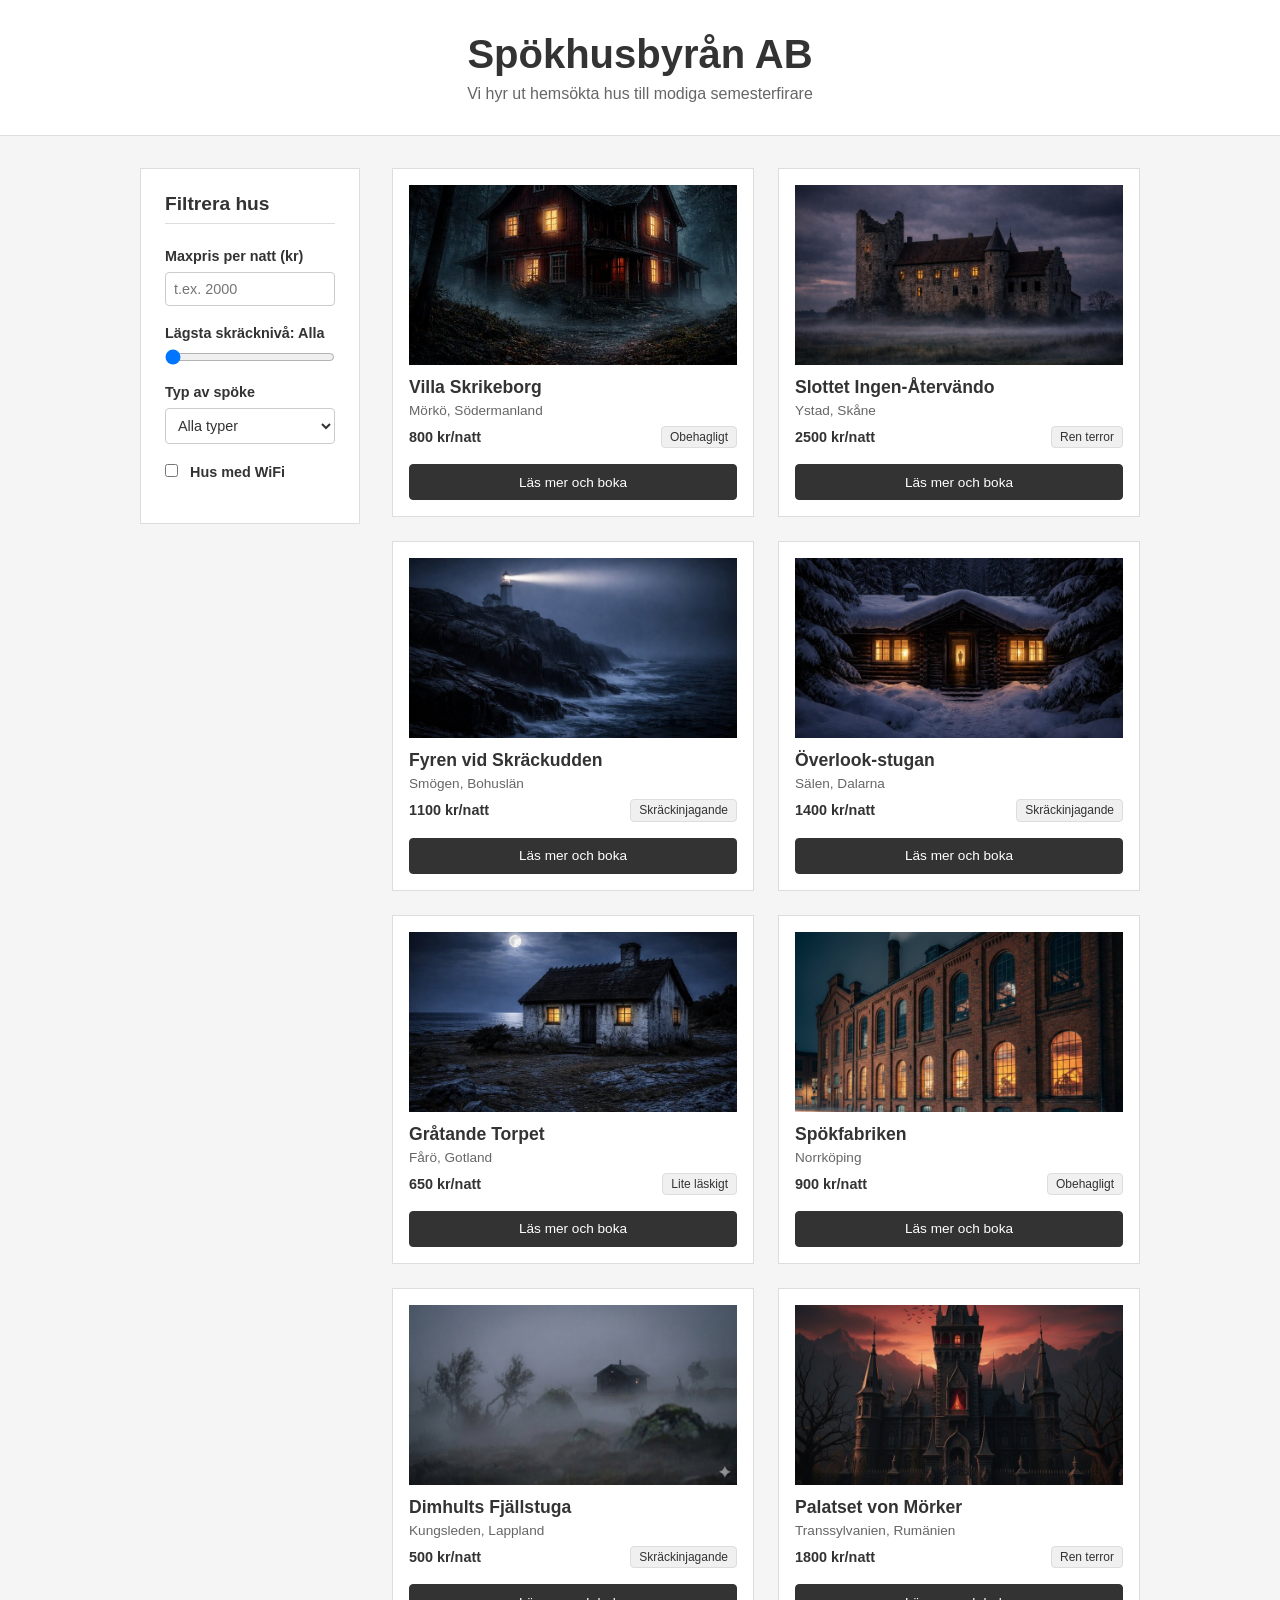
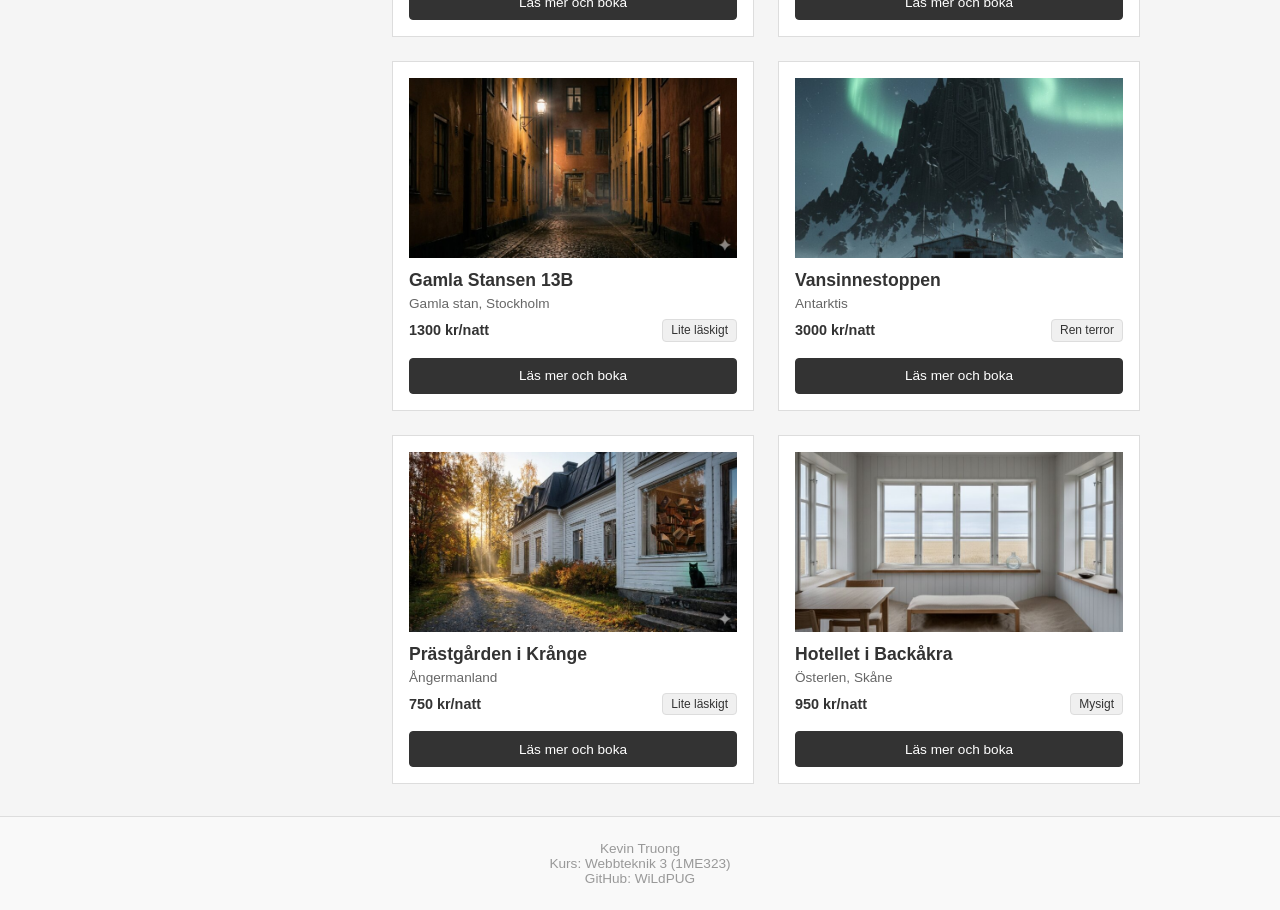
==== assignment4/index.html @ 5e245e6e "Pushing ghost" ====
<!DOCTYPE html>
<html lang="sv">
<head>
  <meta charset="UTF-8">
  <meta name="viewport" content="width=device-width, initial-scale=1.0">
  <title>Spökhusbyrån AB</title>
  <link rel="stylesheet" href="css/assignment4.css">
  <script type="module" src="js/index.js"></script>
</head>
<body data-page="index">
  <header>
    <h1>Spökhusbyrån AB</h1>
    <p class="tagline">Vi hyr ut hemsökta hus till modiga semesterfirare</p>
  </header>

  <main>
    <div id="error-message" class="error hidden"></div>

    <aside id="filters">
      <h2>Filtrera hus</h2>

      <div class="filter-item">
        <label for="max-price">Maxpris per natt (kr)</label>
        <input type="number" id="max-price" placeholder="t.ex. 2000" min="0">
      </div>

      <div class="filter-item">
        <label for="scare-level">Lägsta skräcknivå: <span id="scare-label">Alla</span></label>
        <input type="range" id="scare-level" min="0" max="5" value="0">
      </div>

      <div class="filter-item">
        <label for="ghost-type">Typ av spöke</label>
        <select id="ghost-type">
          <option value="">Alla typer</option>
        </select>
      </div>

      <div class="filter-item">
        <label>
          <input type="checkbox" id="wifi-only">
          Hus med WiFi
        </label>
      </div>
    </aside>

    <section id="houses"></section>
  </main>

  <footer>
    <p>Kevin Truong</p>
    <p>Kurs: Webbteknik 3 (1ME323)</p>
    <p>GitHub: WiLdPUG</p>
  </footer>
</body>
</html>
---- assignment4/css/assignment4.css ----
* {
  box-sizing: border-box;
  margin: 0;
  padding: 0;
}

body {
  font-family: Arial, sans-serif;
  background-color: #f5f5f5;
  color: #333;
  min-height: 100vh;
  display: flex;
  flex-direction: column;
}


header {
  text-align: center;
  padding: 2rem;
  border-bottom: 1px solid #ddd;
  background: #fff;
}

header h1 {
  font-size: 2.5rem;
  color: #333;
  margin-bottom: 0.5rem;
}

header .tagline {
  color: #666;
  font-size: 1rem;
  margin-top: 0.5rem;
}


main {
  display: flex;
  gap: 2rem;
  width: 90%;
  max-width: 1000px;
  margin: 2rem auto;
  flex: 1;
}


#filters {
  width: 220px;
  background: #fff;
  border: 1px solid #ddd;
  padding: 1.5rem;
  height: fit-content;
}

#filters h2 {
  color: #333;
  font-size: 1.2rem;
  margin-bottom: 1.5rem;
  border-bottom: 1px solid #ddd;
  padding-bottom: 0.5rem;
}

.filter-item {
  margin-bottom: 1.2rem;
  display: flex;
  flex-direction: column;
  gap: 0.5rem;
}

.filter-item label {
  color: #333;
  font-size: 0.9rem;
  font-weight: bold;
}

.filter-item input,
.filter-item select {
  background: #fff;
  border: 1px solid #ccc;
  border-radius: 4px;
  color: #333;
  padding: 0.5rem;
  font-size: 0.9rem;
  width: 100%;
}

.filter-item input[type="range"] {
  padding: 0;
  border: none;
}

.filter-item input[type="checkbox"] {
  width: auto;
  margin-right: 0.5rem;
}

#scare-label {
  color: #333;
  font-weight: bold;
}

/* HOUSES GRID */
#houses {
  flex: 1;
  display: grid;
  grid-template-columns: repeat(auto-fill, minmax(260px, 1fr));
  gap: 1.5rem;
}

/* CARD */
.card {
  background: #fff;
  border: 1px solid #ddd;
  padding: 1rem;
}

.card img {
  width: 100%;
  height: 180px;
  object-fit: cover;
  margin-bottom: 0.5rem;
}

.card h3 {
  color: #333;
  font-size: 1.1rem;
  margin-bottom: 0.3rem;
}

.location {
  color: #666;
  font-size: 0.85rem;
  margin-bottom: 0.5rem;
}

.card-info {
  display: flex;
  justify-content: space-between;
  align-items: center;
  margin-bottom: 1rem;
  gap: 0.5rem;
}

.price {
  font-size: 0.9rem;
}

.badge {
  font-size: 0.9rem;
}

.price {
  color: #333;
  font-weight: bold;
}

.badge {
  background: #f0f0f0;
  color: #333;
  border: 1px solid #ddd;
  border-radius: 4px;
  padding: 0.2rem 0.5rem;
  font-size: 0.75rem;
}

/* BUTTONS */
.btn {
  display: inline-block;
  background: #333;
  color: #fff;
  border: 1px solid #333;
  border-radius: 4px;
  padding: 0.6rem 1rem;
  font-size: 0.85rem;
  cursor: pointer;
  text-decoration: none;
  width: 100%;
  text-align: center;
}

.btn:hover {
  background: #555;
  border-color: #555;
}

/* NO RESULTS */
#no-results {
  color: #999;
  text-align: center;
  padding: 2rem;
  grid-column: 1 / -1;
}

/* BACK LINK */
.back-link {
  display: inline-block;
  color: #333;
  text-decoration: underline;
  margin-bottom: 1.5rem;
  font-size: 0.9rem;
}

.back-link:hover {
  color: #666;
}

/* DETAIL PAGE */
#detail {
  display: flex;
  gap: 2rem;
  margin-bottom: 2rem;
  background: #fff;
  border: 1px solid #ddd;
  border-radius: 4px;
  overflow: hidden;
}

#detail img {
  width: 350px;
  min-width: 350px;
  object-fit: cover;
}

.info {
  padding: 1.5rem;
  flex: 1;
}

.info h2 {
  color: #333;
  font-size: 1.8rem;
  margin-bottom: 0.5rem;
}

.info .location {
  margin-bottom: 1rem;
}

.info p {
  color: #666;
  line-height: 1.6;
  margin-bottom: 1rem;
}

.cardText {
  display: flex;
  flex-direction: column;
  gap: 0.5rem;
  margin-top: 1rem;
}

.cardText span {
  color: #333;
  font-size: 0.9rem;
}

.cardText strong {
  color: #333;
}

/* MAP */
#map-box {
  background: #fff;
  border: 1px solid #ddd;
  border-radius: 4px;
  padding: 1.5rem;
  margin-bottom: 2rem;
}

#map-box h2 {
  color: #333;
  font-size: 1.3rem;
  margin-bottom: 1rem;
}

#map {
  height: 350px;
  border-radius: 4px;
  border: 1px solid #ddd;
}

#address {
  margin-top: 0.75rem;
  color: #666;
  font-size: 0.85rem;
}

#booking {
  background: #fff;
  border: 1px solid #ddd;
  border-radius: 4px;
  padding: 1.5rem;
  margin-bottom: 2rem;
}

#booking h2 {
  color: #333;
  font-size: 1.3rem;
  margin-bottom: 1.5rem;
  border-bottom: 1px solid #ddd;
  padding-bottom: 0.5rem;
}

.field {
  display: flex;
  flex-direction: column;
  gap: 0.5rem;
  margin-bottom: 1rem;
}

.field label {
  color: #333;
  font-size: 0.9rem;
  font-weight: bold;
}

.field input {
  background: #fff;
  border: 1px solid #ccc;
  border-radius: 4px;
  color: #333;
  padding: 0.6rem;
  font-size: 0.9rem;
  width: 100%;
}

.addon {
  display: flex;
  align-items: center;
  color: #333;
  font-size: 0.9rem;
  margin-bottom: 0.5rem;
}

.addon input[type="checkbox"] {
  margin-right: 0.5rem;
}

#total {
  background: #f0f0f0;
  border: 1px solid #ddd;
  border-radius: 4px;
  padding: 1rem;
  margin-bottom: 1.2rem;
  font-size: 1rem;
  color: #333;
}

#total span {
  color: #333;
  font-weight: bold;
  font-size: 1.2rem;
}


.error {
  background: #ffe6e6;
  border: 1px solid #cc0000;
  border-radius: 4px;
  color: #cc0000;
  padding: 0.8rem 1rem;
  margin-bottom: 1rem;
  font-size: 0.9rem;
}

.hidden {
  display: none;
}


#confirmation {
  background: #e8f5e9;
  border: 1px solid #4caf50;
  border-radius: 4px;
  padding: 1.5rem;
  margin-top: 1.5rem;
  color: #2e7d32;
}

#confirmation h3 {
  color: #2e7d32;
  font-size: 1.3rem;
  margin-bottom: 1rem;
}


footer {
  text-align: center;
  padding: 1.5rem;
  border-top: 1px solid #ddd;
  color: #999;
  font-size: 0.85rem;
  background: #f9f9f9;
}


body[data-page="house"] main {
  flex-direction: column;
}
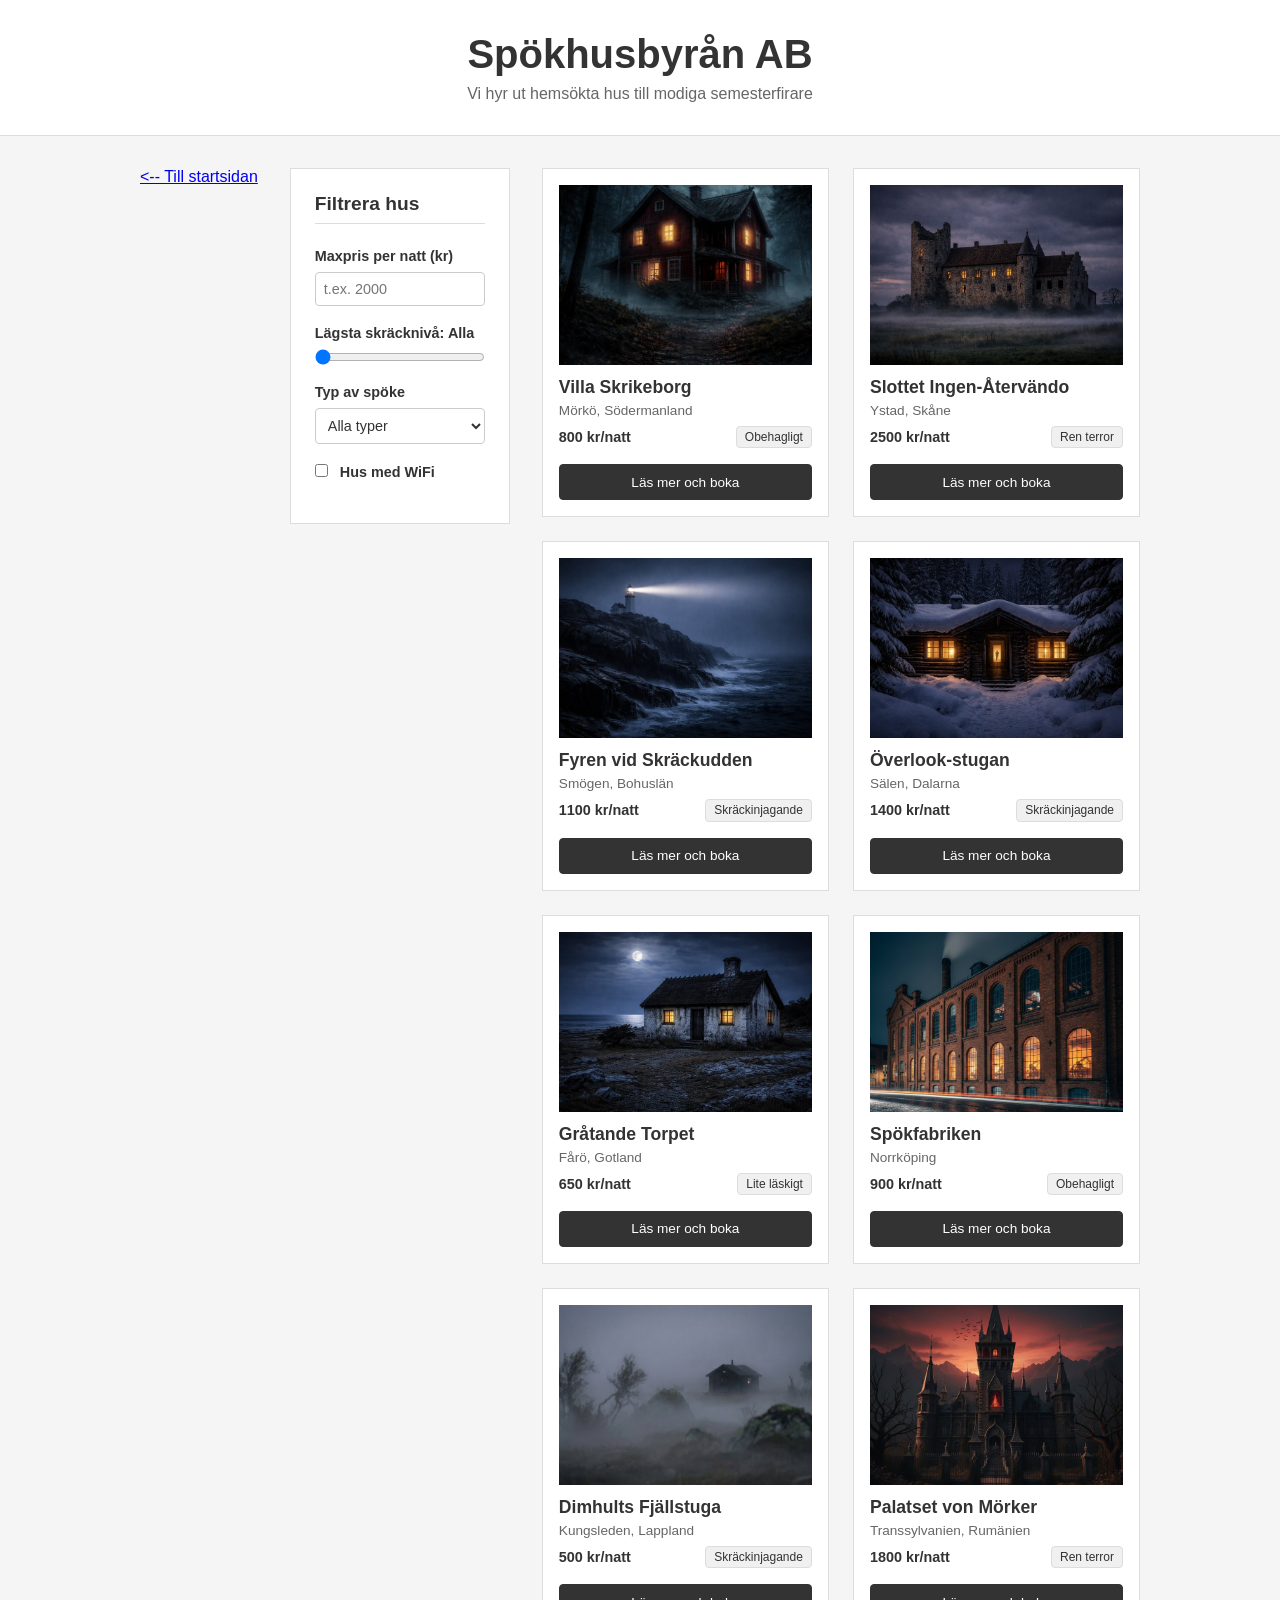
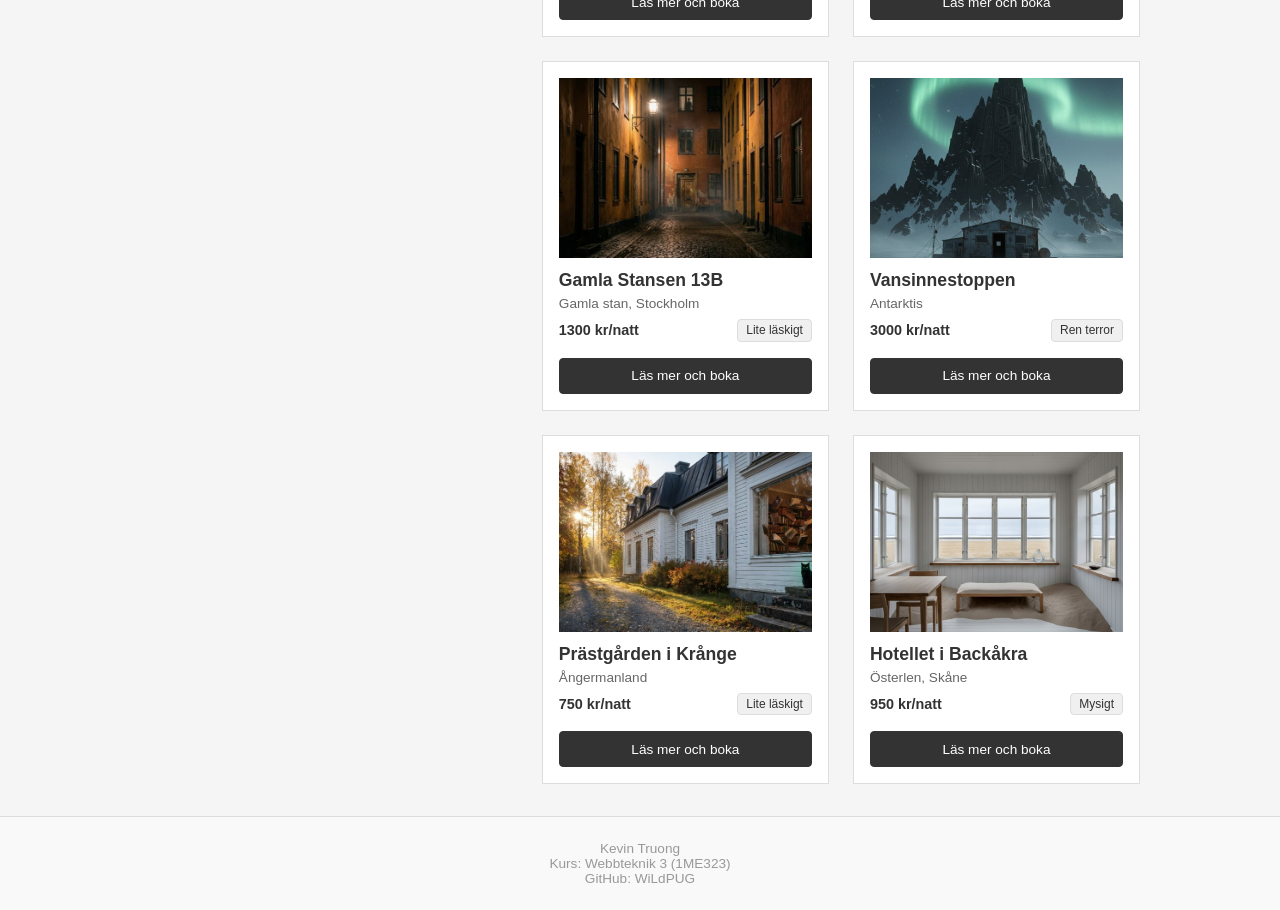
==== commit b0ea96e2: "Connected to main js" ====
--- a/assignment4/index.html
+++ b/assignment4/index.html
@@ -1,12 +1,15 @@
 <!DOCTYPE html>
 <html lang="sv">
+
 <head>
   <meta charset="UTF-8">
   <meta name="viewport" content="width=device-width, initial-scale=1.0">
   <title>Spökhusbyrån AB</title>
   <link rel="stylesheet" href="css/assignment4.css">
   <script type="module" src="js/index.js"></script>
+  <script type="module" src="../js/main.js"></script>
 </head>
+
 <body data-page="index">
   <header>
     <h1>Spökhusbyrån AB</h1>
@@ -53,4 +56,5 @@
     <p>GitHub: WiLdPUG</p>
   </footer>
 </body>
+
 </html>
--- a/assignment4/css/assignment4.css
+++ b/assignment4/css/assignment4.css
@@ -333,6 +333,7 @@
 }
 
 .addon input[type="checkbox"] {
+  width: auto;
   margin-right: 0.5rem;
 }
 
